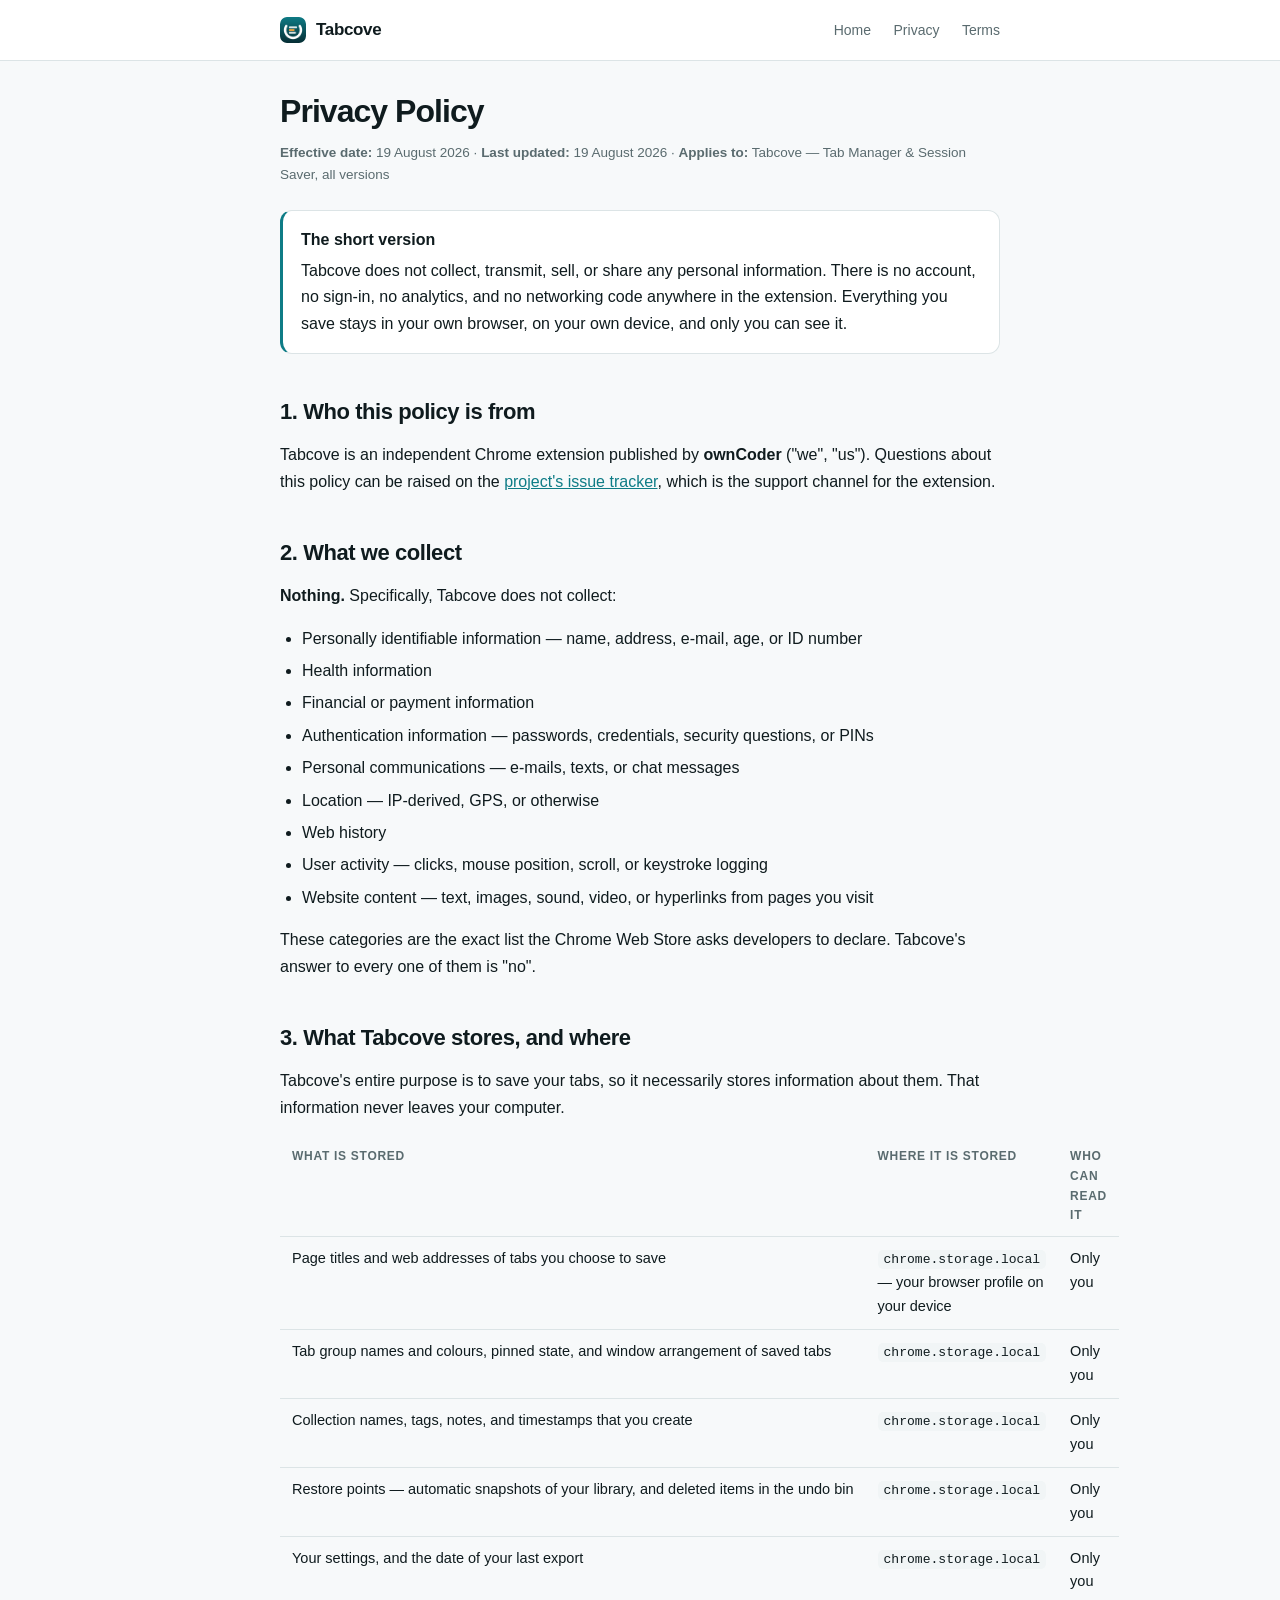
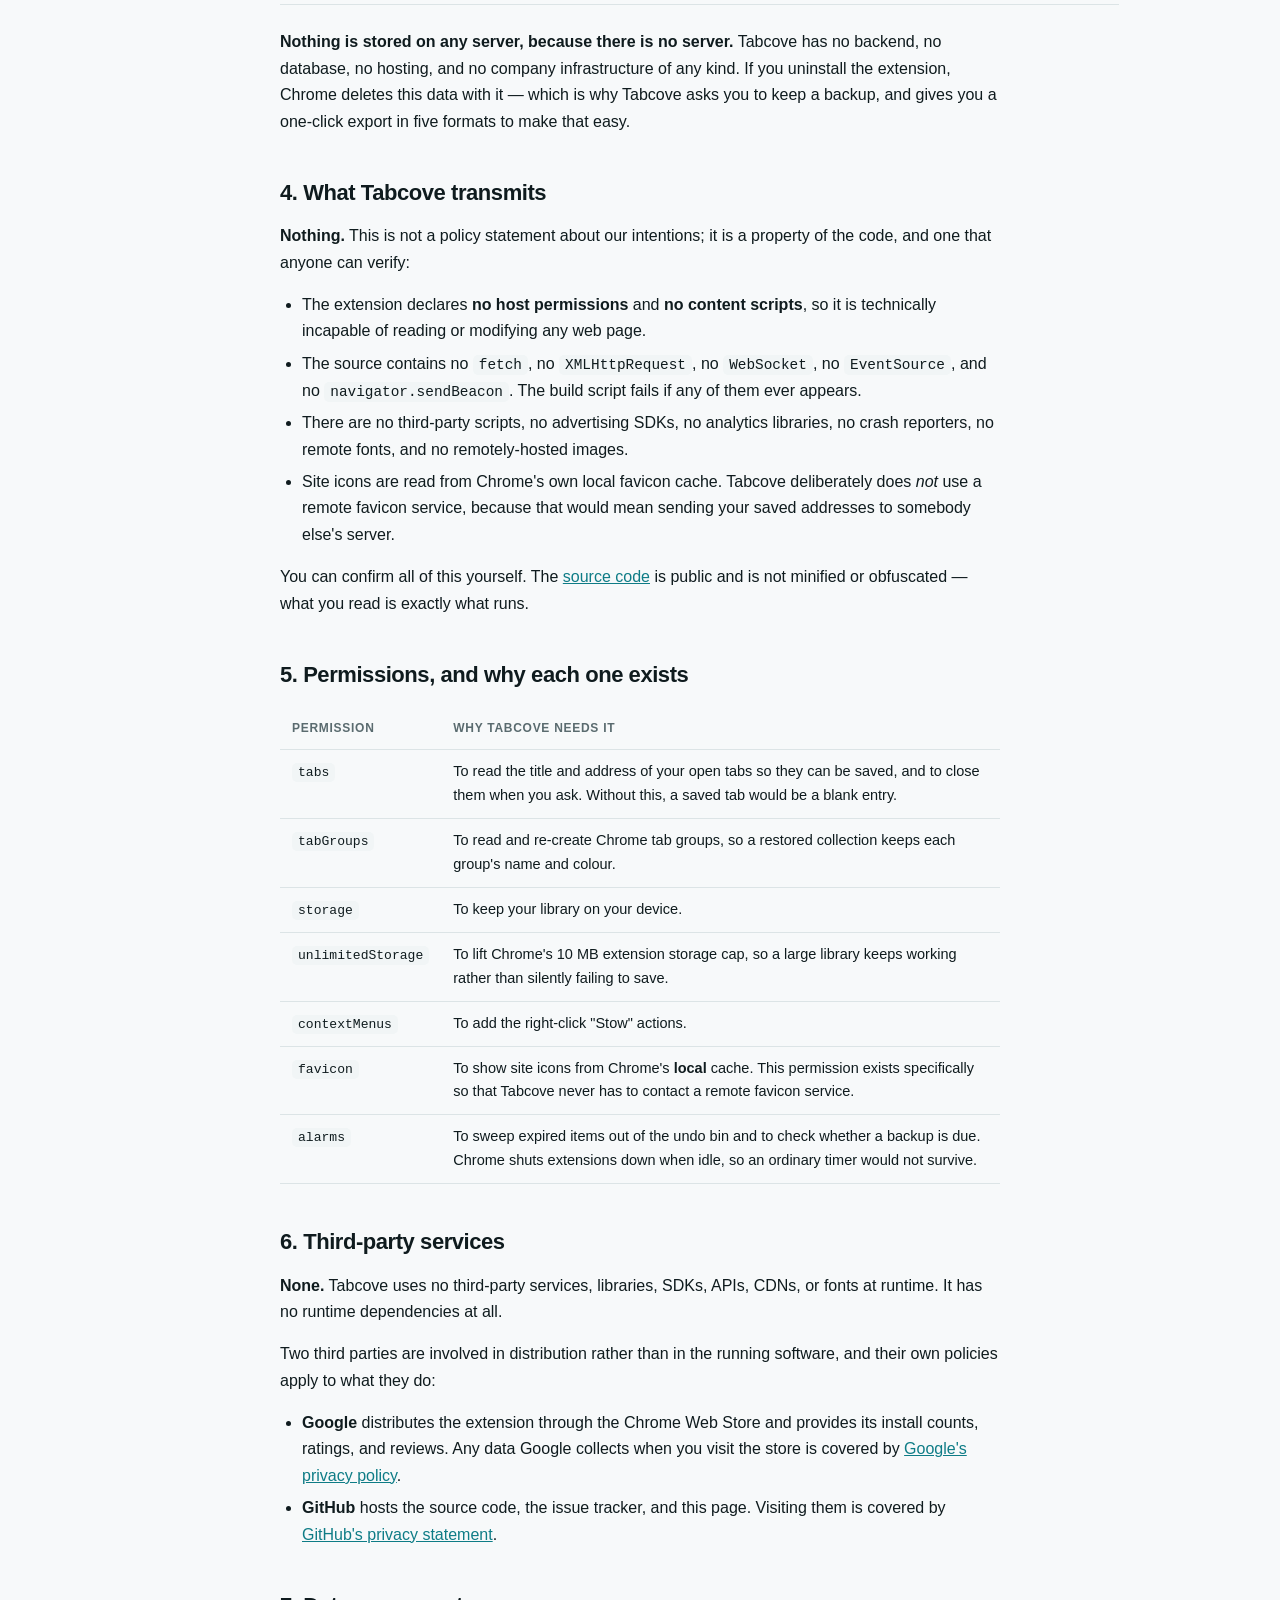
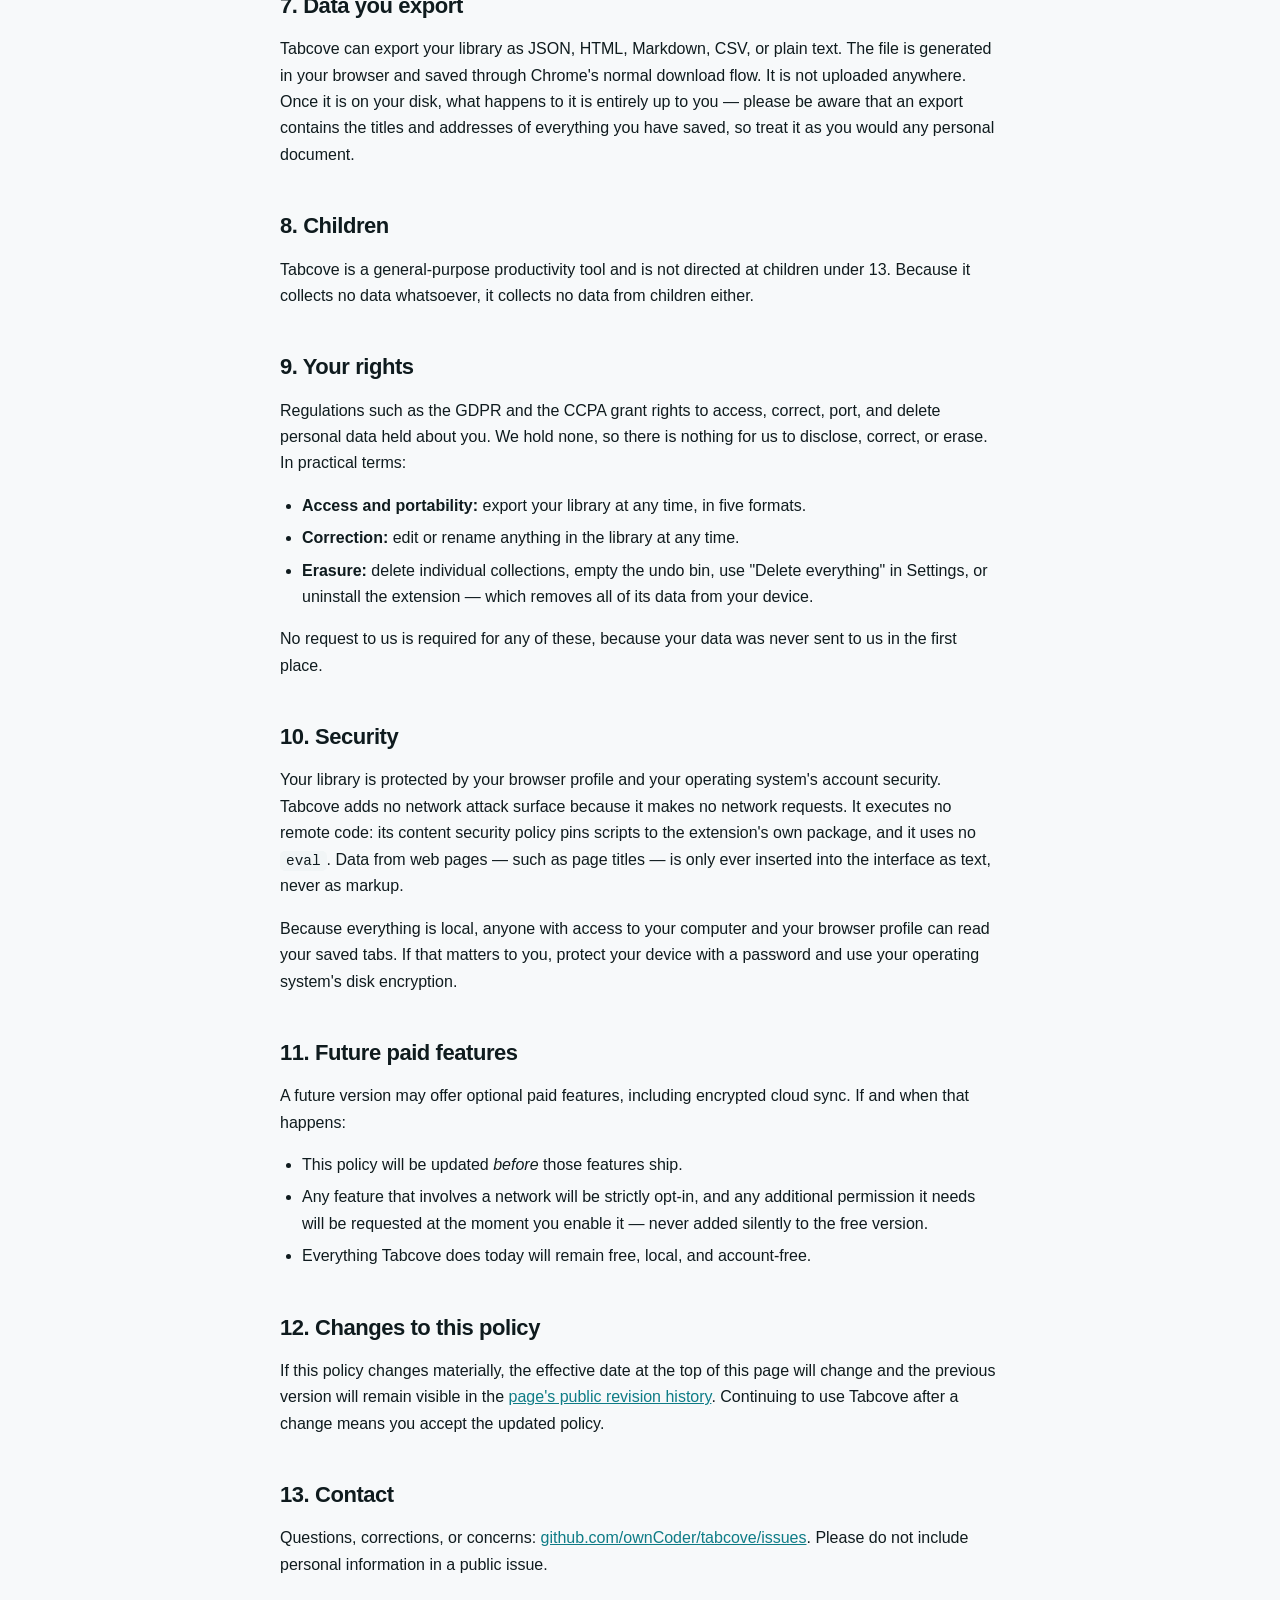
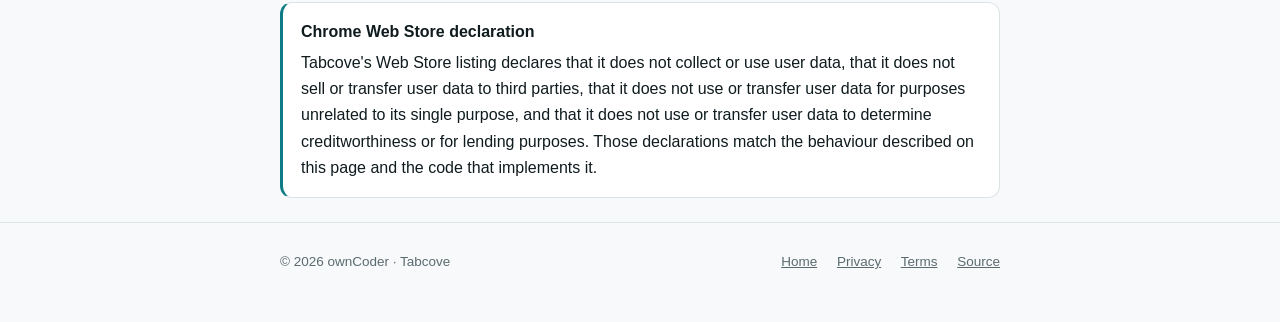
==== site/privacy.html @ d8dd7dbe "Tabcove v1.0.0 — tab manager built around durability A Manifest V3 tab manager for Chrome. The categ" ====
<!doctype html>
<html lang="en">
  <head>
    <meta charset="utf-8" />
    <meta name="viewport" content="width=device-width, initial-scale=1" />
    <title>Privacy Policy — Tabcove</title>
    <meta
      name="description"
      content="Tabcove's privacy policy. Tabcove collects no data, transmits no data, and contains no networking code. Everything stays on your device."
    />
    <link rel="icon" href="icon-128.png" />
    <link rel="stylesheet" href="site.css" />
  </head>
  <body>
    <header class="site">
      <div class="wrap">
        <a class="brand" href="./"><img src="icon-128.png" alt="" /> Tabcove</a>
        <nav class="site">
          <a href="./">Home</a>
          <a href="privacy.html">Privacy</a>
          <a href="terms.html">Terms</a>
        </nav>
      </div>
    </header>

    <main class="wrap">
      <h1 style="font-size: 32px; margin-top: 32px">Privacy Policy</h1>
      <p class="meta">
        <strong>Effective date:</strong> 19 August 2026 &middot;
        <strong>Last updated:</strong> 19 August 2026 &middot;
        <strong>Applies to:</strong> Tabcove — Tab Manager &amp; Session Saver, all versions
      </p>

      <div class="callout">
        <strong>The short version</strong>
        Tabcove does not collect, transmit, sell, or share any personal information.
        There is no account, no sign-in, no analytics, and no networking code anywhere
        in the extension. Everything you save stays in your own browser, on your own
        device, and only you can see it.
      </div>

      <h2>1. Who this policy is from</h2>
      <p>
        Tabcove is an independent Chrome extension published by <strong>ownCoder</strong>
        ("we", "us"). Questions about this policy can be raised on the
        <a href="https://github.com/ownCoder/tabcove/issues" rel="noreferrer noopener"
          >project's issue tracker</a
        >, which is the support channel for the extension.
      </p>

      <h2>2. What we collect</h2>
      <p><strong>Nothing.</strong> Specifically, Tabcove does not collect:</p>
      <ul>
        <li>Personally identifiable information — name, address, e-mail, age, or ID number</li>
        <li>Health information</li>
        <li>Financial or payment information</li>
        <li>Authentication information — passwords, credentials, security questions, or PINs</li>
        <li>Personal communications — e-mails, texts, or chat messages</li>
        <li>Location — IP-derived, GPS, or otherwise</li>
        <li>Web history</li>
        <li>User activity — clicks, mouse position, scroll, or keystroke logging</li>
        <li>Website content — text, images, sound, video, or hyperlinks from pages you visit</li>
      </ul>
      <p>
        These categories are the exact list the Chrome Web Store asks developers to
        declare. Tabcove's answer to every one of them is "no".
      </p>

      <h2>3. What Tabcove stores, and where</h2>
      <p>
        Tabcove's entire purpose is to save your tabs, so it necessarily stores
        information about them. That information never leaves your computer.
      </p>

      <table>
        <thead>
          <tr>
            <th scope="col">What is stored</th>
            <th scope="col">Where it is stored</th>
            <th scope="col">Who can read it</th>
          </tr>
        </thead>
        <tbody>
          <tr>
            <th scope="row">Page titles and web addresses of tabs you choose to save</th>
            <td><code>chrome.storage.local</code> — your browser profile on your device</td>
            <td>Only you</td>
          </tr>
          <tr>
            <th scope="row">
              Tab group names and colours, pinned state, and window arrangement of saved tabs
            </th>
            <td><code>chrome.storage.local</code></td>
            <td>Only you</td>
          </tr>
          <tr>
            <th scope="row">
              Collection names, tags, notes, and timestamps that you create
            </th>
            <td><code>chrome.storage.local</code></td>
            <td>Only you</td>
          </tr>
          <tr>
            <th scope="row">
              Restore points — automatic snapshots of your library, and deleted items in
              the undo bin
            </th>
            <td><code>chrome.storage.local</code></td>
            <td>Only you</td>
          </tr>
          <tr>
            <th scope="row">Your settings, and the date of your last export</th>
            <td><code>chrome.storage.local</code></td>
            <td>Only you</td>
          </tr>
        </tbody>
      </table>

      <p>
        <strong>Nothing is stored on any server, because there is no server.</strong>
        Tabcove has no backend, no database, no hosting, and no company infrastructure
        of any kind. If you uninstall the extension, Chrome deletes this data with it —
        which is why Tabcove asks you to keep a backup, and gives you a one-click export
        in five formats to make that easy.
      </p>

      <h2>4. What Tabcove transmits</h2>
      <p>
        <strong>Nothing.</strong> This is not a policy statement about our intentions; it
        is a property of the code, and one that anyone can verify:
      </p>
      <ul>
        <li>
          The extension declares <strong>no host permissions</strong> and
          <strong>no content scripts</strong>, so it is technically incapable of reading
          or modifying any web page.
        </li>
        <li>
          The source contains no <code>fetch</code>, no <code>XMLHttpRequest</code>, no
          <code>WebSocket</code>, no <code>EventSource</code>, and no
          <code>navigator.sendBeacon</code>. The build script fails if any of them ever
          appears.
        </li>
        <li>
          There are no third-party scripts, no advertising SDKs, no analytics libraries,
          no crash reporters, no remote fonts, and no remotely-hosted images.
        </li>
        <li>
          Site icons are read from Chrome's own local favicon cache. Tabcove deliberately
          does <em>not</em> use a remote favicon service, because that would mean sending
          your saved addresses to somebody else's server.
        </li>
      </ul>
      <p>
        You can confirm all of this yourself. The
        <a href="https://github.com/ownCoder/tabcove" rel="noreferrer noopener">source code</a>
        is public and is not minified or obfuscated — what you read is exactly what runs.
      </p>

      <h2>5. Permissions, and why each one exists</h2>
      <table>
        <thead>
          <tr>
            <th scope="col">Permission</th>
            <th scope="col">Why Tabcove needs it</th>
          </tr>
        </thead>
        <tbody>
          <tr>
            <th scope="row"><code>tabs</code></th>
            <td>
              To read the title and address of your open tabs so they can be saved, and to
              close them when you ask. Without this, a saved tab would be a blank entry.
            </td>
          </tr>
          <tr>
            <th scope="row"><code>tabGroups</code></th>
            <td>
              To read and re-create Chrome tab groups, so a restored collection keeps each
              group's name and colour.
            </td>
          </tr>
          <tr>
            <th scope="row"><code>storage</code></th>
            <td>To keep your library on your device.</td>
          </tr>
          <tr>
            <th scope="row"><code>unlimitedStorage</code></th>
            <td>
              To lift Chrome's 10&nbsp;MB extension storage cap, so a large library keeps
              working rather than silently failing to save.
            </td>
          </tr>
          <tr>
            <th scope="row"><code>contextMenus</code></th>
            <td>To add the right-click "Stow" actions.</td>
          </tr>
          <tr>
            <th scope="row"><code>favicon</code></th>
            <td>
              To show site icons from Chrome's <strong>local</strong> cache. This
              permission exists specifically so that Tabcove never has to contact a remote
              favicon service.
            </td>
          </tr>
          <tr>
            <th scope="row"><code>alarms</code></th>
            <td>
              To sweep expired items out of the undo bin and to check whether a backup is
              due. Chrome shuts extensions down when idle, so an ordinary timer would not
              survive.
            </td>
          </tr>
        </tbody>
      </table>

      <h2>6. Third-party services</h2>
      <p>
        <strong>None.</strong> Tabcove uses no third-party services, libraries, SDKs,
        APIs, CDNs, or fonts at runtime. It has no runtime dependencies at all.
      </p>
      <p>
        Two third parties are involved in distribution rather than in the running
        software, and their own policies apply to what they do:
      </p>
      <ul>
        <li>
          <strong>Google</strong> distributes the extension through the Chrome Web Store
          and provides its install counts, ratings, and reviews. Any data Google collects
          when you visit the store is covered by
          <a href="https://policies.google.com/privacy" rel="noreferrer noopener"
            >Google's privacy policy</a
          >.
        </li>
        <li>
          <strong>GitHub</strong> hosts the source code, the issue tracker, and this page.
          Visiting them is covered by
          <a
            href="https://docs.github.com/en/site-policy/privacy-policies/github-general-privacy-statement"
            rel="noreferrer noopener"
            >GitHub's privacy statement</a
          >.
        </li>
      </ul>

      <h2>7. Data you export</h2>
      <p>
        Tabcove can export your library as JSON, HTML, Markdown, CSV, or plain text. The
        file is generated in your browser and saved through Chrome's normal download
        flow. It is not uploaded anywhere. Once it is on your disk, what happens to it is
        entirely up to you — please be aware that an export contains the titles and
        addresses of everything you have saved, so treat it as you would any personal
        document.
      </p>

      <h2>8. Children</h2>
      <p>
        Tabcove is a general-purpose productivity tool and is not directed at children
        under 13. Because it collects no data whatsoever, it collects no data from
        children either.
      </p>

      <h2>9. Your rights</h2>
      <p>
        Regulations such as the GDPR and the CCPA grant rights to access, correct, port,
        and delete personal data held about you. We hold none, so there is nothing for us
        to disclose, correct, or erase. In practical terms:
      </p>
      <ul>
        <li><strong>Access and portability:</strong> export your library at any time, in five formats.</li>
        <li><strong>Correction:</strong> edit or rename anything in the library at any time.</li>
        <li>
          <strong>Erasure:</strong> delete individual collections, empty the undo bin, use
          "Delete everything" in Settings, or uninstall the extension — which removes all
          of its data from your device.
        </li>
      </ul>
      <p>
        No request to us is required for any of these, because your data was never sent to
        us in the first place.
      </p>

      <h2>10. Security</h2>
      <p>
        Your library is protected by your browser profile and your operating system's
        account security. Tabcove adds no network attack surface because it makes no
        network requests. It executes no remote code: its content security policy pins
        scripts to the extension's own package, and it uses no <code>eval</code>. Data
        from web pages — such as page titles — is only ever inserted into the interface as
        text, never as markup.
      </p>
      <p>
        Because everything is local, anyone with access to your computer and your browser
        profile can read your saved tabs. If that matters to you, protect your device
        with a password and use your operating system's disk encryption.
      </p>

      <h2>11. Future paid features</h2>
      <p>
        A future version may offer optional paid features, including encrypted cloud sync.
        If and when that happens:
      </p>
      <ul>
        <li>This policy will be updated <em>before</em> those features ship.</li>
        <li>
          Any feature that involves a network will be strictly opt-in, and any additional
          permission it needs will be requested at the moment you enable it — never added
          silently to the free version.
        </li>
        <li>
          Everything Tabcove does today will remain free, local, and account-free.
        </li>
      </ul>

      <h2>12. Changes to this policy</h2>
      <p>
        If this policy changes materially, the effective date at the top of this page will
        change and the previous version will remain visible in the
        <a href="https://github.com/ownCoder/tabcove/commits/main/site/privacy.html" rel="noreferrer noopener"
          >page's public revision history</a
        >. Continuing to use Tabcove after a change means you accept the updated policy.
      </p>

      <h2>13. Contact</h2>
      <p>
        Questions, corrections, or concerns:
        <a href="https://github.com/ownCoder/tabcove/issues" rel="noreferrer noopener"
          >github.com/ownCoder/tabcove/issues</a
        >. Please do not include personal information in a public issue.
      </p>

      <div class="callout">
        <strong>Chrome Web Store declaration</strong>
        Tabcove's Web Store listing declares that it does not collect or use user data,
        that it does not sell or transfer user data to third parties, that it does not use
        or transfer user data for purposes unrelated to its single purpose, and that it
        does not use or transfer user data to determine creditworthiness or for lending
        purposes. Those declarations match the behaviour described on this page and the
        code that implements it.
      </div>
    </main>

    <footer class="site">
      <div class="wrap">
        <span>&copy; 2026 ownCoder &middot; Tabcove</span>
        <span>
          <a href="./">Home</a>
          <a href="privacy.html">Privacy</a>
          <a href="terms.html">Terms</a>
          <a href="https://github.com/ownCoder/tabcove" rel="noreferrer noopener">Source</a>
        </span>
      </div>
    </footer>
  </body>
</html>
---- site/site.css ----
/* ==========================================================================
   Tabcove — GitHub Pages site
   Same tokens as the extension, so the site and the product look like one thing.
   Self-contained: no webfonts, no analytics, no third-party requests at all —
   which is the same promise the product makes.
   ========================================================================== */

:root {
  color-scheme: light dark;

  --brand-900: #062f35;
  --brand-700: #0a5a63;
  --brand-600: #0e7c86;
  --brand-050: #eaf7f8;
  --accent: #f2a33c;

  --bg: #f7f9fa;
  --surface: #ffffff;
  --surface-2: #f1f5f6;
  --border: #dce4e6;
  --text: #0f1b1e;
  --muted: #5a6b6f;

  --r: 12px;
  --font: "Inter", -apple-system, BlinkMacSystemFont, "Segoe UI", Roboto,
    "Helvetica Neue", Arial, sans-serif;
  --mono: "SF Mono", "Cascadia Mono", Consolas, "Liberation Mono", monospace;
}

@media (prefers-color-scheme: dark) {
  :root {
    --bg: #0c1416;
    --surface: #131f22;
    --surface-2: #1b292d;
    --border: #25373c;
    --text: #e8f1f2;
    --muted: #9bb0b4;
    --brand-600: #3fb2bc;
    --brand-050: #10333a;
  }
}

* {
  box-sizing: border-box;
}

body {
  margin: 0;
  background: var(--bg);
  color: var(--text);
  font-family: var(--font);
  font-size: 16px;
  line-height: 1.65;
  -webkit-font-smoothing: antialiased;
}

.wrap {
  max-width: 760px;
  margin: 0 auto;
  padding: 0 20px;
}

/* ---- Header --------------------------------------------------------------- */
header.site {
  border-bottom: 1px solid var(--border);
  background: var(--surface);
  position: sticky;
  top: 0;
  z-index: 10;
}

header.site .wrap {
  display: flex;
  align-items: center;
  justify-content: space-between;
  gap: 16px;
  height: 60px;
}

.brand {
  display: flex;
  align-items: center;
  gap: 10px;
  font-weight: 650;
  letter-spacing: -0.02em;
  font-size: 17px;
  color: var(--text);
  text-decoration: none;
}

.brand img {
  width: 26px;
  height: 26px;
  border-radius: 7px;
}

nav.site a {
  color: var(--muted);
  text-decoration: none;
  font-size: 14px;
  margin-left: 18px;
}

nav.site a:hover {
  color: var(--brand-600);
}

/* ---- Hero ----------------------------------------------------------------- */
.hero {
  padding: 72px 0 56px;
  text-align: center;
  background:
    radial-gradient(900px 340px at 50% -10%, var(--brand-050), transparent 70%);
}

.hero img.mark {
  width: 84px;
  height: 84px;
  border-radius: 20px;
  margin-bottom: 20px;
}

h1 {
  font-size: 40px;
  line-height: 1.15;
  letter-spacing: -0.03em;
  margin: 0 0 12px;
}

.tagline {
  font-size: 19px;
  color: var(--muted);
  max-width: 54ch;
  margin: 0 auto 28px;
}

.cta {
  display: inline-flex;
  align-items: center;
  gap: 8px;
  background: var(--accent);
  color: #20160a;
  font-weight: 650;
  padding: 12px 24px;
  border-radius: var(--r);
  text-decoration: none;
}

.cta:hover {
  background: #d98a20;
}

.cta-note {
  font-size: 13px;
  color: var(--muted);
  margin-top: 12px;
}

/* ---- Content -------------------------------------------------------------- */
main {
  padding: 40px 0 72px;
}

h2 {
  font-size: 22px;
  letter-spacing: -0.02em;
  margin: 40px 0 12px;
}

h3 {
  font-size: 17px;
  margin: 28px 0 8px;
}

p,
ul,
ol {
  margin: 0 0 16px;
}

ul,
ol {
  padding-left: 22px;
}

li {
  margin-bottom: 6px;
}

a {
  color: var(--brand-600);
}

code {
  font-family: var(--mono);
  font-size: 0.9em;
  background: var(--surface-2);
  padding: 2px 6px;
  border-radius: 5px;
}

.features {
  display: grid;
  grid-template-columns: repeat(auto-fit, minmax(220px, 1fr));
  gap: 14px;
  margin: 28px 0;
}

.feature {
  background: var(--surface);
  border: 1px solid var(--border);
  border-radius: var(--r);
  padding: 18px;
}

.feature h3 {
  margin: 0 0 6px;
  font-size: 15px;
}

.feature p {
  margin: 0;
  font-size: 14px;
  color: var(--muted);
}

table {
  width: 100%;
  border-collapse: collapse;
  font-size: 14.5px;
  margin: 16px 0 24px;
}

th,
td {
  text-align: left;
  vertical-align: top;
  padding: 10px 12px;
  border-bottom: 1px solid var(--border);
}

thead th {
  font-size: 12px;
  text-transform: uppercase;
  letter-spacing: 0.06em;
  color: var(--muted);
}

tbody th {
  white-space: nowrap;
  font-weight: 500;
  width: 1%;
}

.callout {
  background: var(--surface);
  border: 1px solid var(--border);
  border-left: 3px solid var(--brand-600);
  border-radius: var(--r);
  padding: 16px 18px;
  margin: 24px 0;
}

.callout strong {
  display: block;
  margin-bottom: 4px;
}

.meta {
  font-size: 13.5px;
  color: var(--muted);
}

/* ---- Footer --------------------------------------------------------------- */
footer.site {
  border-top: 1px solid var(--border);
  padding: 28px 0 48px;
  font-size: 13.5px;
  color: var(--muted);
}

footer.site .wrap {
  display: flex;
  justify-content: space-between;
  gap: 16px;
  flex-wrap: wrap;
}

footer.site a {
  color: var(--muted);
  margin-left: 16px;
}

@media (max-width: 560px) {
  h1 {
    font-size: 30px;
  }

  .hero {
    padding: 48px 0 36px;
  }

  footer.site .wrap {
    flex-direction: column;
  }

  footer.site a {
    margin: 0 16px 0 0;
  }
}
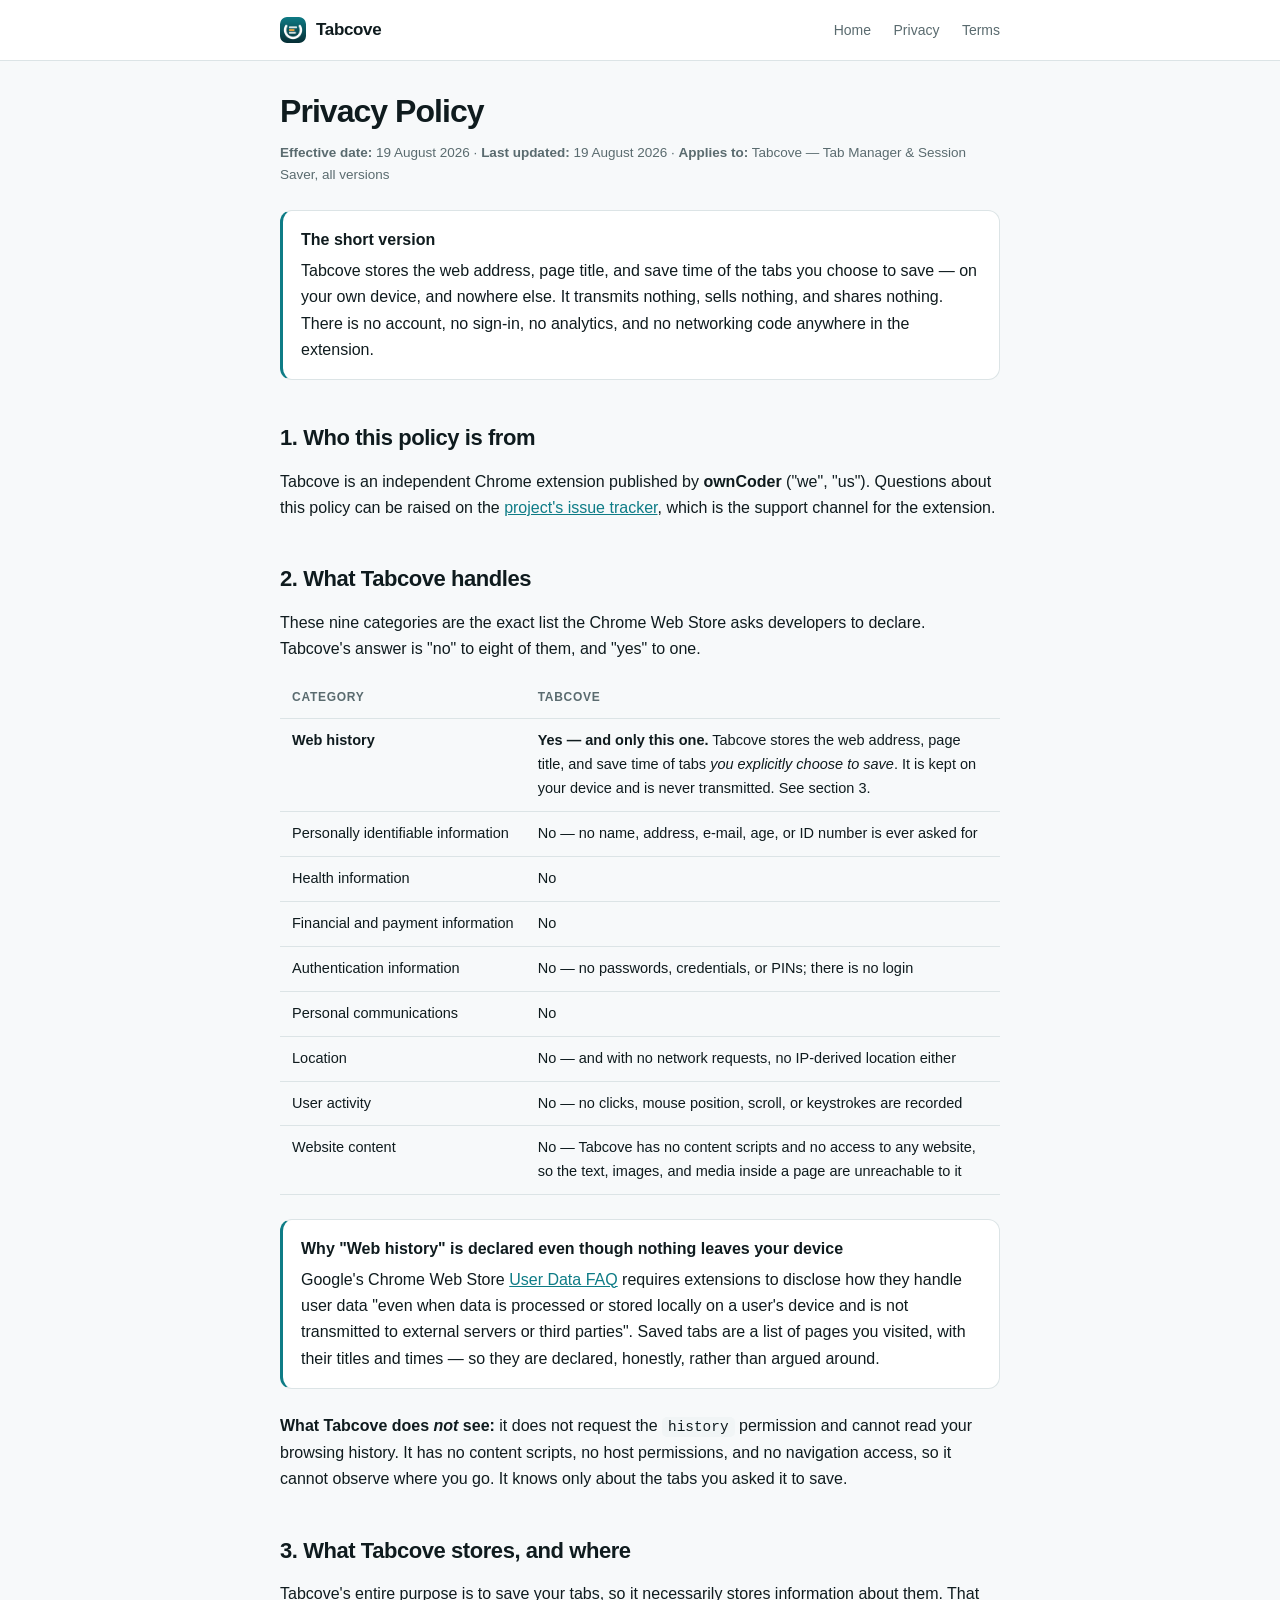
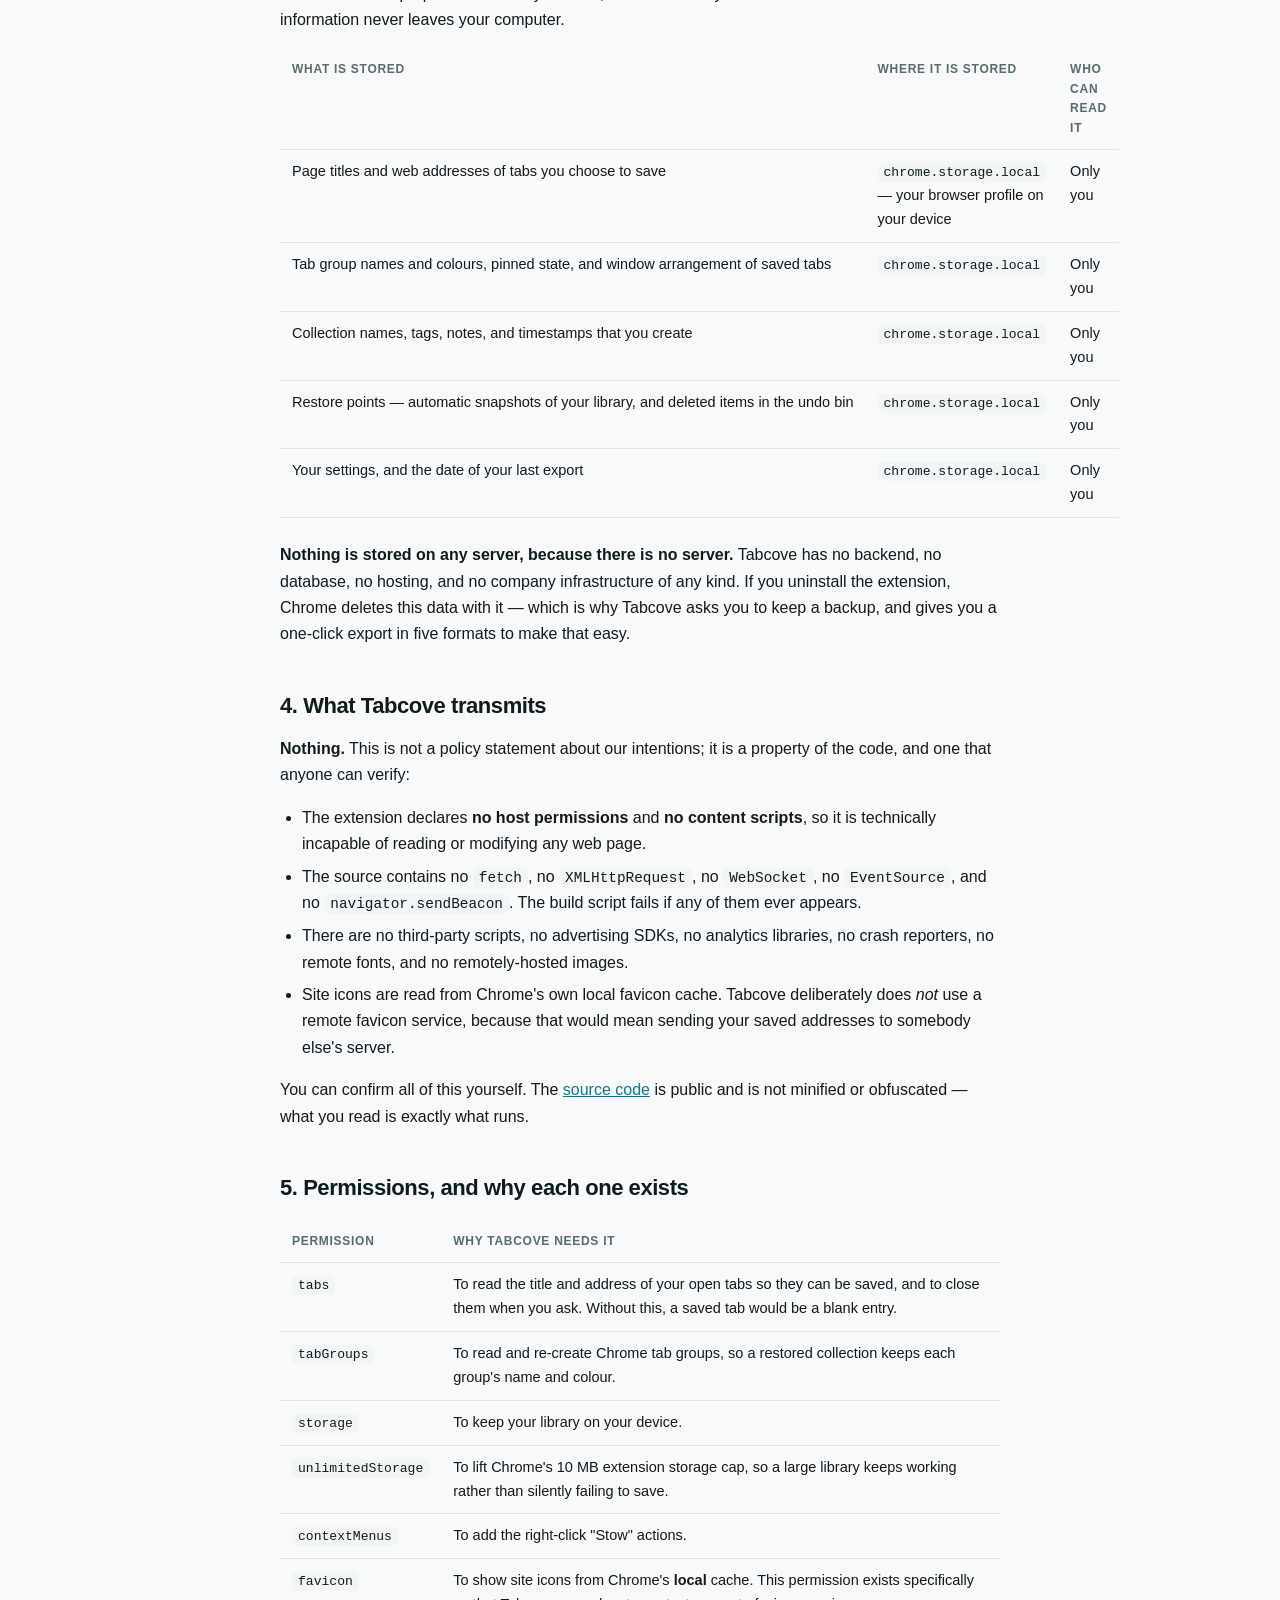
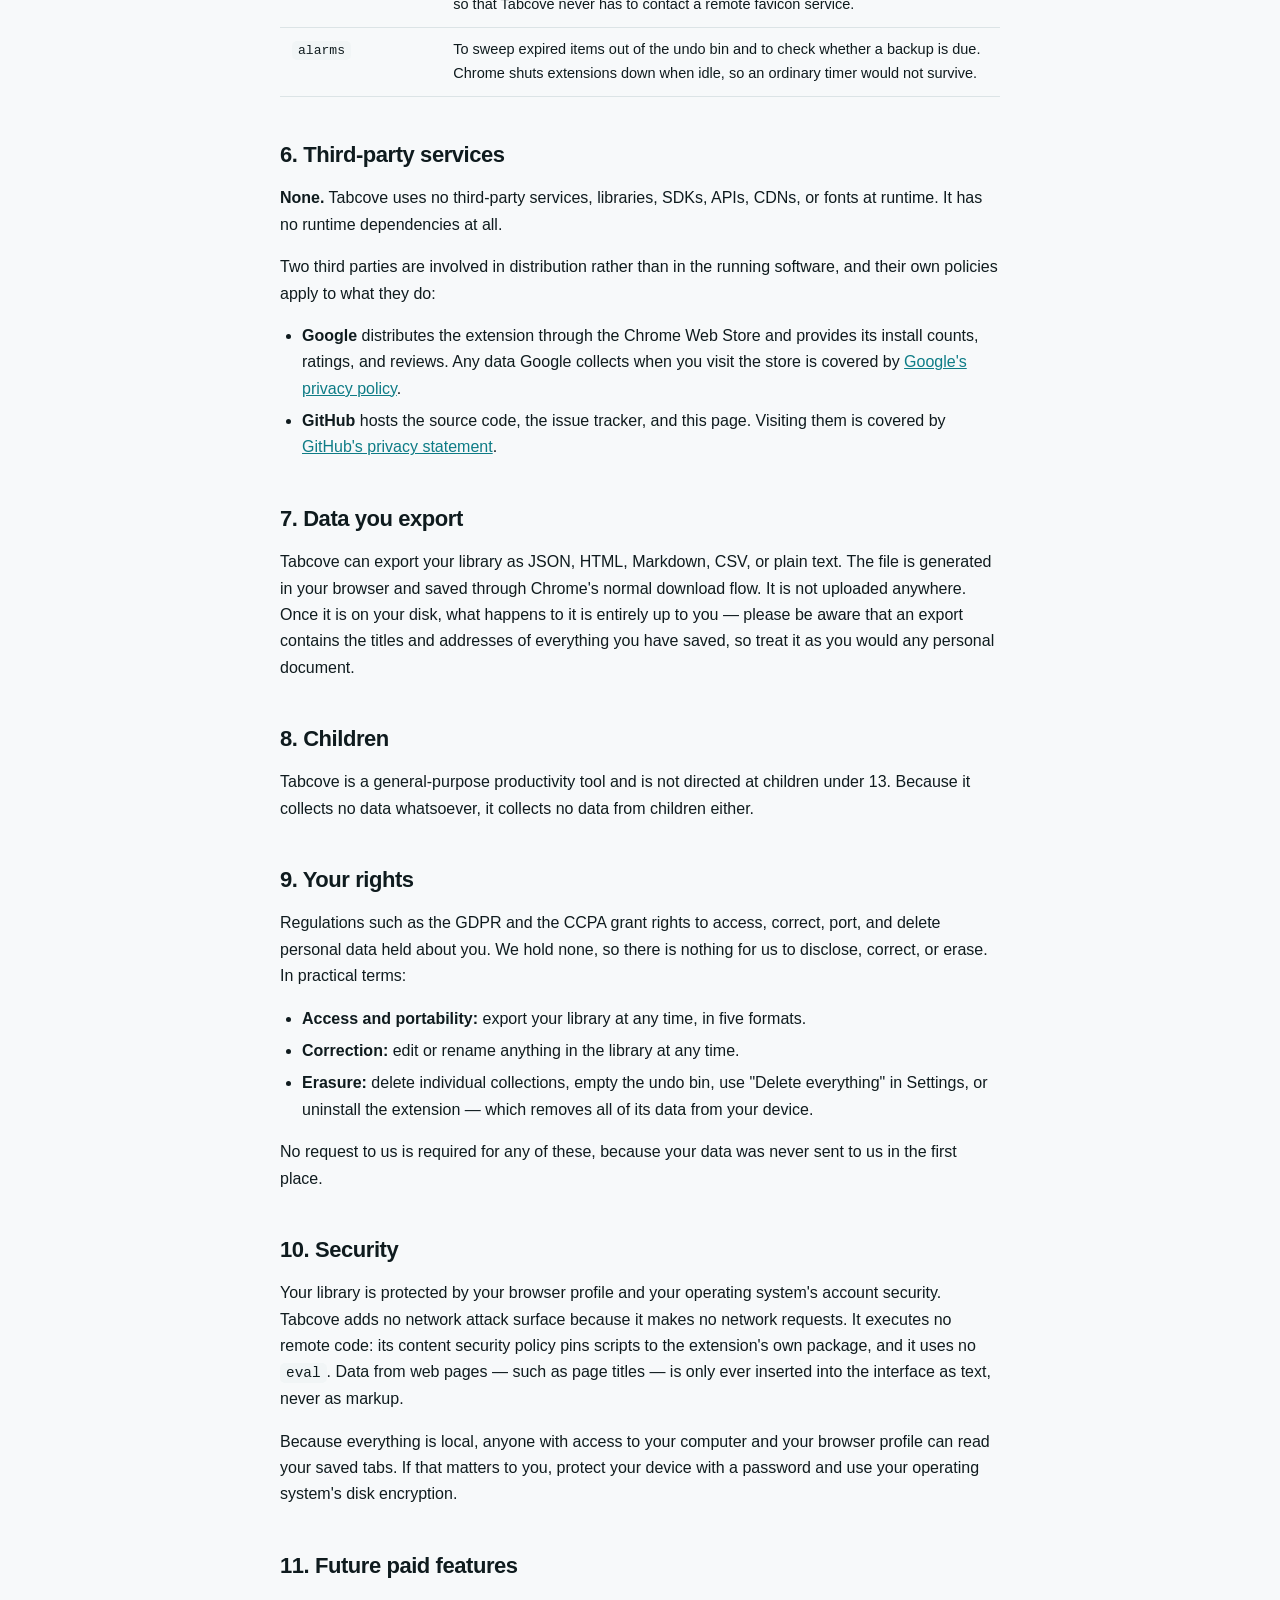
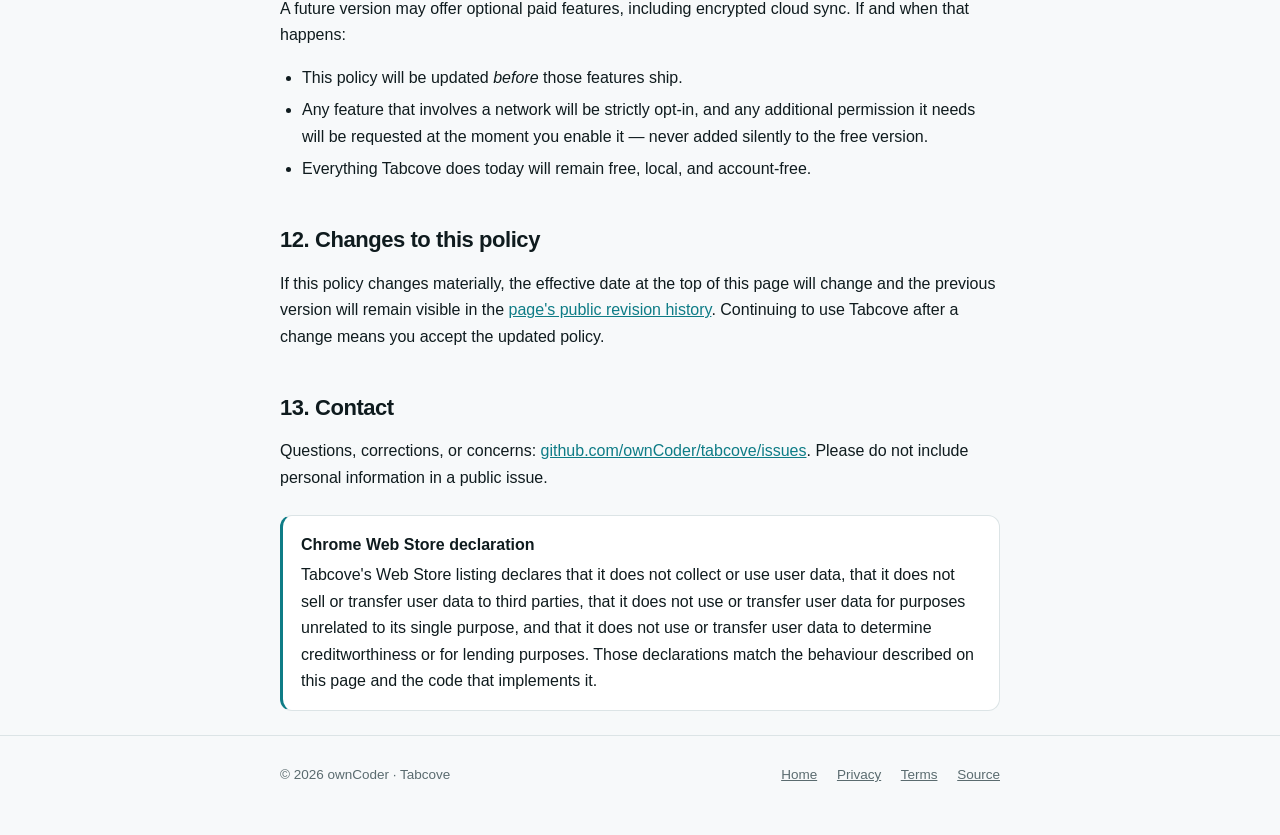
==== commit e383fa27: "Fix the Web history declaration, and rebuild the package around dashboard surfaces You reported the " ====
--- a/site/privacy.html
+++ b/site/privacy.html
@@ -6,7 +6,7 @@
     <title>Privacy Policy — Tabcove</title>
     <meta
       name="description"
-      content="Tabcove's privacy policy. Tabcove collects no data, transmits no data, and contains no networking code. Everything stays on your device."
+      content="Tabcove's privacy policy. Tabcove stores the tabs you choose to save on your own device, transmits nothing, and contains no networking code."
     />
     <link rel="icon" href="icon-128.png" />
     <link rel="stylesheet" href="site.css" />
@@ -33,10 +33,10 @@
 
       <div class="callout">
         <strong>The short version</strong>
-        Tabcove does not collect, transmit, sell, or share any personal information.
-        There is no account, no sign-in, no analytics, and no networking code anywhere
-        in the extension. Everything you save stays in your own browser, on your own
-        device, and only you can see it.
+        Tabcove stores the web address, page title, and save time of the tabs you
+        choose to save — on your own device, and nowhere else. It transmits nothing,
+        sells nothing, and shares nothing. There is no account, no sign-in, no
+        analytics, and no networking code anywhere in the extension.
       </div>
 
       <h2>1. Who this policy is from</h2>
@@ -48,22 +48,82 @@
         >, which is the support channel for the extension.
       </p>
 
-      <h2>2. What we collect</h2>
-      <p><strong>Nothing.</strong> Specifically, Tabcove does not collect:</p>
-      <ul>
-        <li>Personally identifiable information — name, address, e-mail, age, or ID number</li>
-        <li>Health information</li>
-        <li>Financial or payment information</li>
-        <li>Authentication information — passwords, credentials, security questions, or PINs</li>
-        <li>Personal communications — e-mails, texts, or chat messages</li>
-        <li>Location — IP-derived, GPS, or otherwise</li>
-        <li>Web history</li>
-        <li>User activity — clicks, mouse position, scroll, or keystroke logging</li>
-        <li>Website content — text, images, sound, video, or hyperlinks from pages you visit</li>
-      </ul>
-      <p>
-        These categories are the exact list the Chrome Web Store asks developers to
-        declare. Tabcove's answer to every one of them is "no".
+      <h2>2. What Tabcove handles</h2>
+      <p>
+        These nine categories are the exact list the Chrome Web Store asks developers
+        to declare. Tabcove's answer is "no" to eight of them, and "yes" to one.
+      </p>
+
+      <table>
+        <thead>
+          <tr>
+            <th scope="col">Category</th>
+            <th scope="col">Tabcove</th>
+          </tr>
+        </thead>
+        <tbody>
+          <tr>
+            <th scope="row"><strong>Web history</strong></th>
+            <td>
+              <strong>Yes — and only this one.</strong> Tabcove stores the web address,
+              page title, and save time of tabs <em>you explicitly choose to save</em>.
+              It is kept on your device and is never transmitted. See section 3.
+            </td>
+          </tr>
+          <tr>
+            <th scope="row">Personally identifiable information</th>
+            <td>No — no name, address, e-mail, age, or ID number is ever asked for</td>
+          </tr>
+          <tr>
+            <th scope="row">Health information</th>
+            <td>No</td>
+          </tr>
+          <tr>
+            <th scope="row">Financial and payment information</th>
+            <td>No</td>
+          </tr>
+          <tr>
+            <th scope="row">Authentication information</th>
+            <td>No — no passwords, credentials, or PINs; there is no login</td>
+          </tr>
+          <tr>
+            <th scope="row">Personal communications</th>
+            <td>No</td>
+          </tr>
+          <tr>
+            <th scope="row">Location</th>
+            <td>No — and with no network requests, no IP-derived location either</td>
+          </tr>
+          <tr>
+            <th scope="row">User activity</th>
+            <td>No — no clicks, mouse position, scroll, or keystrokes are recorded</td>
+          </tr>
+          <tr>
+            <th scope="row">Website content</th>
+            <td>
+              No — Tabcove has no content scripts and no access to any website, so the
+              text, images, and media inside a page are unreachable to it
+            </td>
+          </tr>
+        </tbody>
+      </table>
+
+      <div class="callout">
+        <strong>Why "Web history" is declared even though nothing leaves your device</strong>
+        Google's Chrome Web Store
+        <a href="https://developer.chrome.com/docs/webstore/program-policies/user-data-faq" rel="noreferrer noopener">User Data FAQ</a>
+        requires extensions to disclose how they handle user data "even when data is
+        processed or stored locally on a user's device and is not transmitted to
+        external servers or third parties". Saved tabs are a list of pages you visited,
+        with their titles and times — so they are declared, honestly, rather than
+        argued around.
+      </div>
+
+      <p>
+        <strong>What Tabcove does <em>not</em> see:</strong> it does not request the
+        <code>history</code> permission and cannot read your browsing history. It has no
+        content scripts, no host permissions, and no navigation access, so it cannot
+        observe where you go. It knows only about the tabs you asked it to save.
       </p>
 
       <h2>3. What Tabcove stores, and where</h2>
